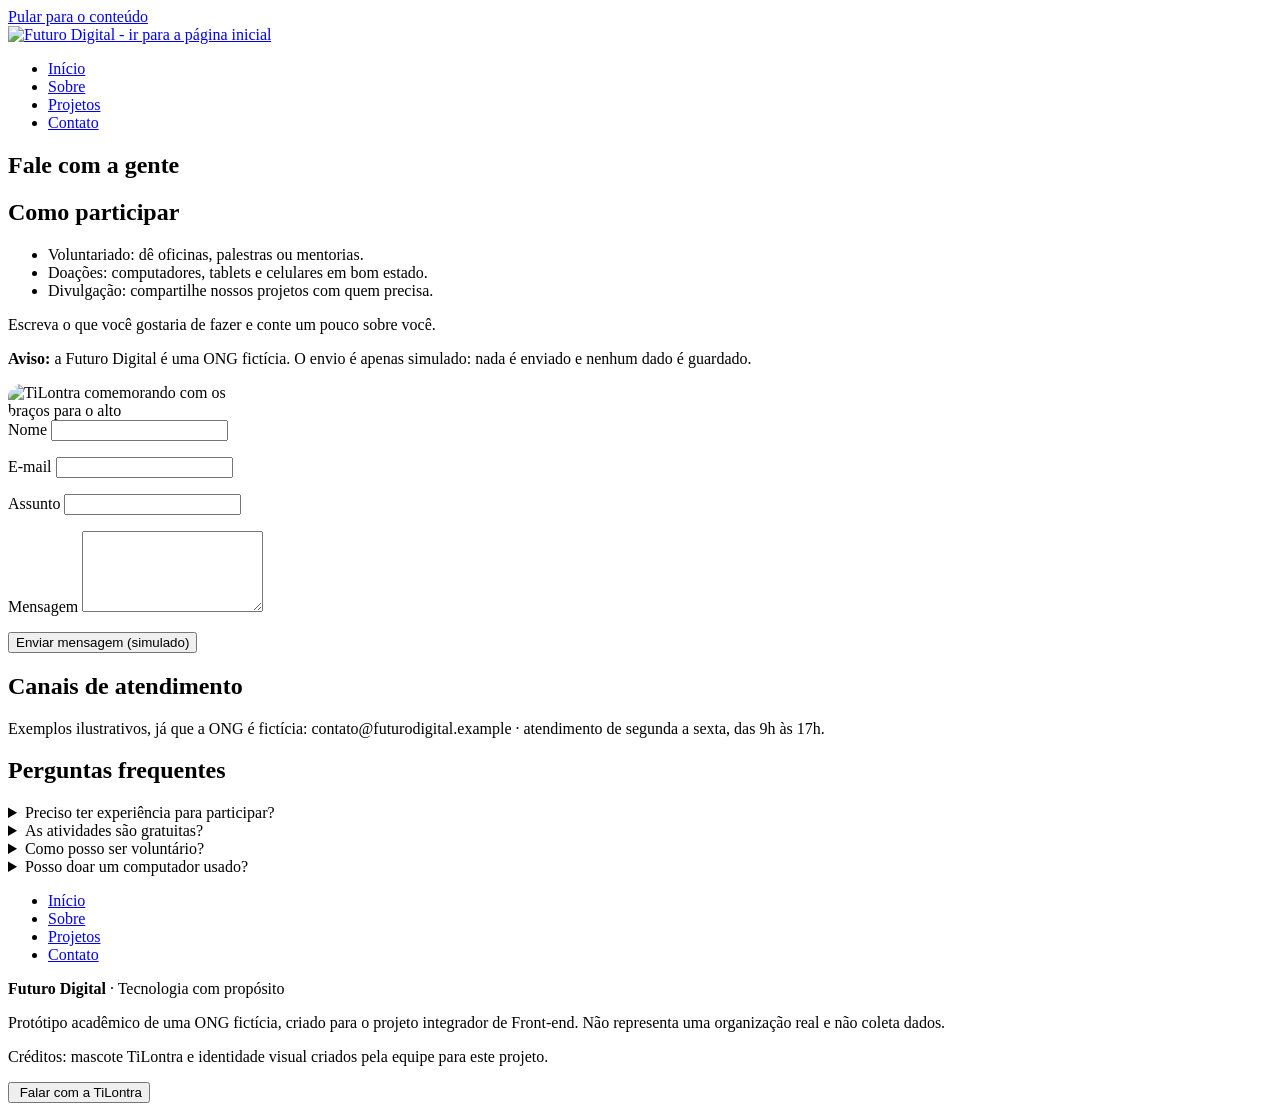
==== contato.html @ 34ec59ce "Add contato.html for contact page structure This file contains the HTML structure for the contact pa" ====
<!DOCTYPE html>
<html lang="pt-BR">
<head>
<meta charset="UTF-8">
<meta name="viewport" content="width=device-width, initial-scale=1">
<meta name="description" content="Fale com a Futuro Digital e saiba como ser voluntário.">
<title>Contato | Futuro Digital</title>
<link rel="stylesheet" href="css/estilos.css">
</head>
<body>
<a class="pular" href="#conteudo">Pular para o conteúdo</a>
<header>
<div class="container topo">
<a class="marca" href="index.html"><img src="img/logo.png" alt="Futuro Digital - ir para a página inicial" width="70" height="56"></a>
<nav aria-label="Menu principal"><ul><li><a href="index.html">Início</a></li><li><a href="sobre.html">Sobre</a></li><li><a href="projetos.html">Projetos</a></li><li><a href="contato.html" aria-current="page">Contato</a></li></ul></nav>
</div>
</header>
<main id="conteudo">
<section>
<div class="container">
<h1>Fale com a gente</h1>
<div class="contato">
<div>
<h2>Como participar</h2>
<ul>
<li>Voluntariado: dê oficinas, palestras ou mentorias.</li>
<li>Doações: computadores, tablets e celulares em bom estado.</li>
<li>Divulgação: compartilhe nossos projetos com quem precisa.</li>
</ul>
<p>Escreva o que você gostaria de fazer e conte um pouco sobre você.</p>
<p class="aviso"><strong>Aviso:</strong> a Futuro Digital é uma ONG fictícia. O envio é apenas simulado: nada é enviado e nenhum dado é guardado.</p>
<img src="img/pose-juntos.png" alt="TiLontra comemorando com os braços para o alto" width="286" height="300" style="max-width:220px;border-radius:14px">
</div>
<form id="formulario" novalidate>
<label for="nome">Nome</label>
<input type="text" id="nome" name="nome" required minlength="3" autocomplete="name">
<p class="erro" id="erro-nome"></p>
<label for="email">E-mail</label>
<input type="email" id="email" name="email" required autocomplete="email">
<p class="erro" id="erro-email"></p>
<label for="assunto">Assunto</label>
<input type="text" id="assunto" name="assunto" required>
<p class="erro" id="erro-assunto"></p>
<label for="mensagem">Mensagem</label>
<textarea id="mensagem" name="mensagem" rows="5" required minlength="10"></textarea>
<p class="erro" id="erro-mensagem"></p>
<button class="btn" type="submit">Enviar mensagem (simulado)</button>
<p id="resultado" class="resultado" role="status" aria-live="polite"></p>
</form>
</div>
</div>
</section>
<section class="faixa">
<div class="container">
<h2>Canais de atendimento</h2>
<p>Exemplos ilustrativos, já que a ONG é fictícia: contato@futurodigital.example · atendimento de segunda a sexta, das 9h às 17h.</p>
</div>
</section>
<section>
<div class="container">
<h2>Perguntas frequentes</h2>
<details><summary>Preciso ter experiência para participar?</summary><p>Não. Os projetos começam do zero e respeitam o ritmo de cada pessoa.</p></details>
<details><summary>As atividades são gratuitas?</summary><p>Sim. Todas as oficinas, palestras e mentorias são gratuitas.</p></details>
<details><summary>Como posso ser voluntário?</summary><p>Use o formulário acima, escolha um assunto como "Voluntariado" e conte em que área você pode ajudar.</p></details>
<details><summary>Posso doar um computador usado?</summary><p>Sim. Equipamentos em bom funcionamento ajudam muito o projeto Primeiros Cliques.</p></details>
</div>
</section>
</main>
<footer>
<div class="container">
<ul class="rodape-nav"><li><a href="index.html">Início</a></li><li><a href="sobre.html">Sobre</a></li><li><a href="projetos.html">Projetos</a></li><li><a href="contato.html">Contato</a></li></ul>
<p><strong>Futuro Digital</strong> · Tecnologia com propósito</p>
<p>Protótipo acadêmico de uma ONG fictícia, criado para o projeto integrador de Front-end. Não representa uma organização real e não coleta dados.</p>
<p>Créditos: mascote TiLontra e identidade visual criados pela equipe para este projeto.</p>
</div>
</footer>
<aside class="tilontra" aria-label="Mascote TiLontra">
<div class="balao" id="balao" hidden>
<img id="balao-pose" class="balao-pose" src="img/pose-juntos.png" alt="" width="80" height="84">
<div class="balao-texto">
<p><strong>TiLontra:</strong></p>
<p id="dica-texto" aria-live="polite">Lembrete: este formulário é só uma simulação. Nenhuma mensagem é enviada de verdade.</p>
<p class="balao-pergunta">Quer outra dica? Escolha um assunto:</p>
<div class="balao-opcoes">
<button type="button" id="tema-golpes">Golpes</button>
<button type="button" id="tema-senhas">Senhas</button>
<button type="button" id="tema-curriculo">Currículo</button>
</div>
</div>
</div>
<button class="btn-tilontra" id="btn-tilontra" type="button" aria-expanded="false" aria-controls="balao">
<img src="img/tilontra-rosto.png" alt="">
<span id="btn-texto">Falar com a TiLontra</span>
</button>
</aside>
<script src="js/script.js"></script>
</body>
</html>
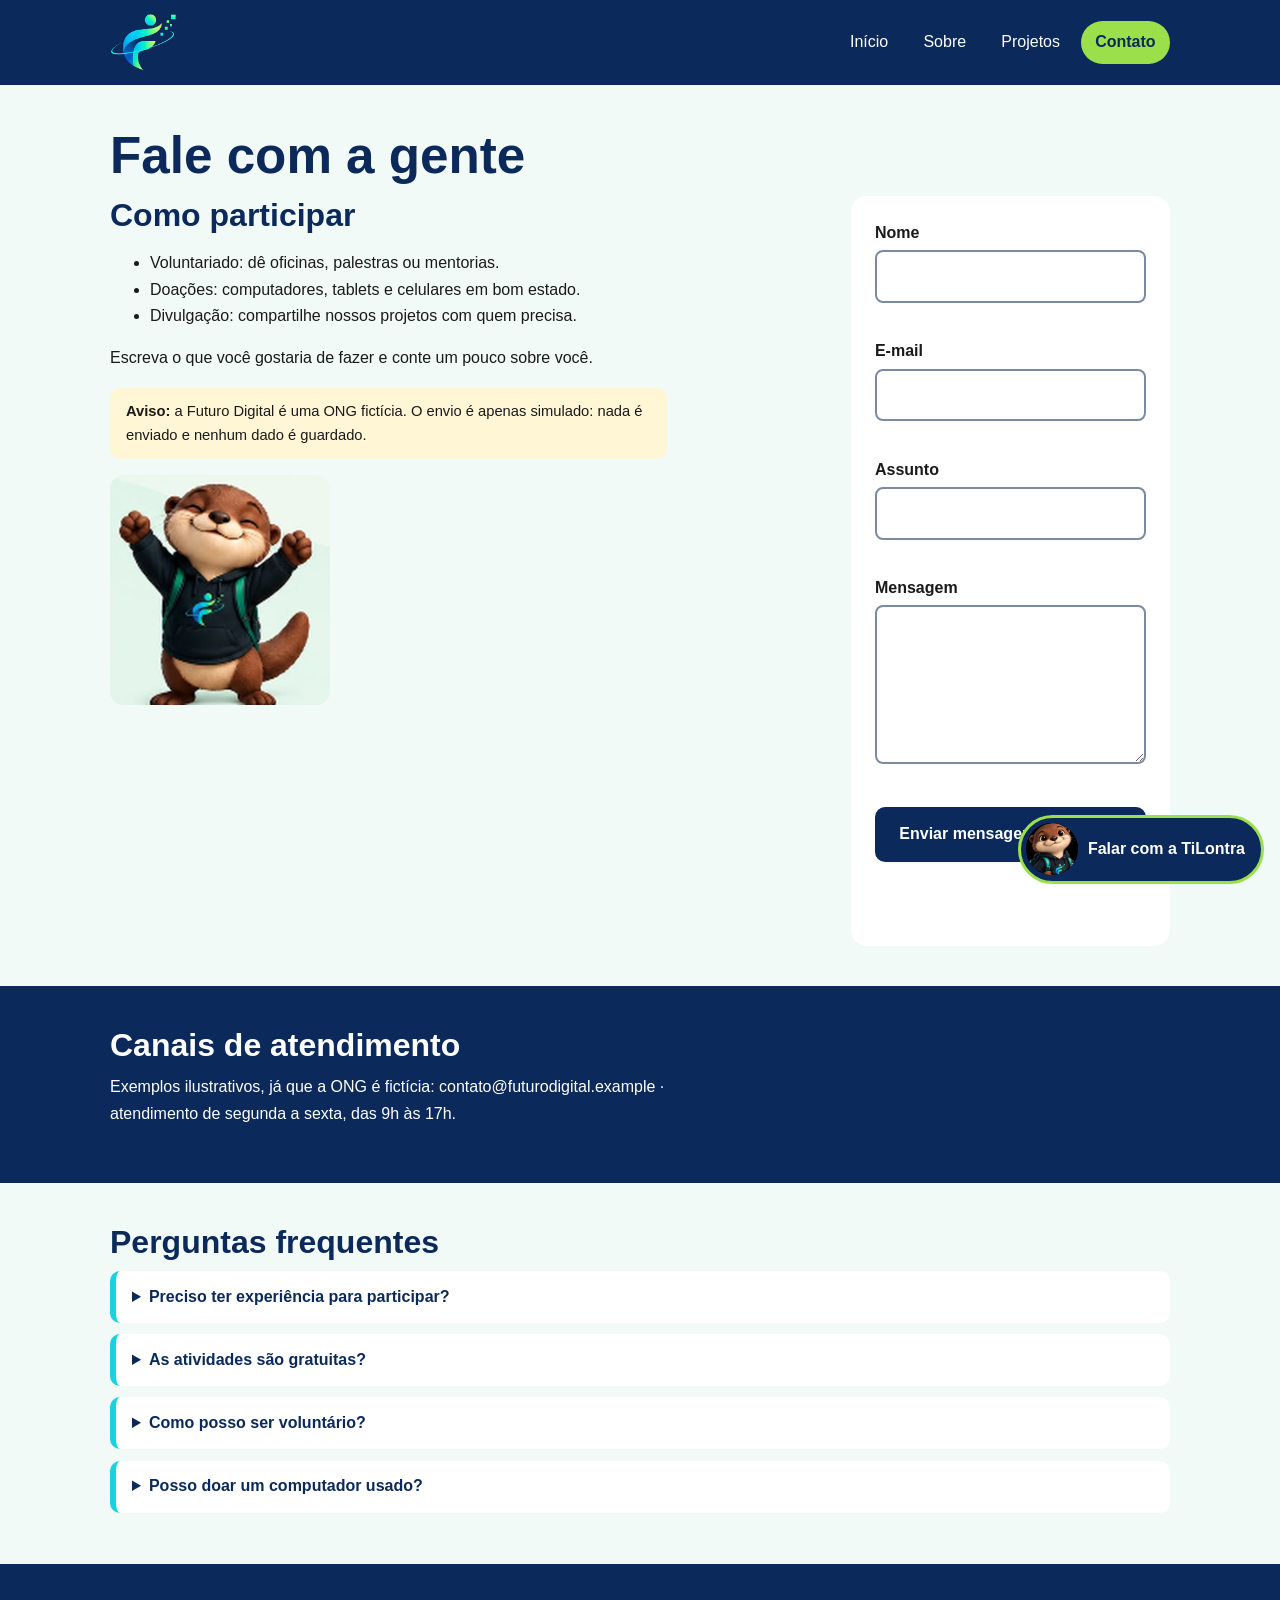
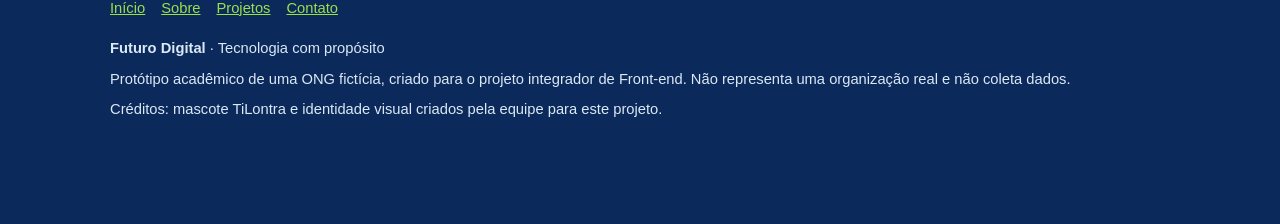
==== commit ef2b95e4: "Refactor contato.html for improved structure and clarity" ====
--- a/contato.html
+++ b/contato.html
@@ -1,98 +1,258 @@
 <!DOCTYPE html>
 <html lang="pt-BR">
-<head>
-<meta charset="UTF-8">
-<meta name="viewport" content="width=device-width, initial-scale=1">
-<meta name="description" content="Fale com a Futuro Digital e saiba como ser voluntário.">
-<title>Contato | Futuro Digital</title>
-<link rel="stylesheet" href="css/estilos.css">
-</head>
-<body>
-<a class="pular" href="#conteudo">Pular para o conteúdo</a>
-<header>
-<div class="container topo">
-<a class="marca" href="index.html"><img src="img/logo.png" alt="Futuro Digital - ir para a página inicial" width="70" height="56"></a>
-<nav aria-label="Menu principal"><ul><li><a href="index.html">Início</a></li><li><a href="sobre.html">Sobre</a></li><li><a href="projetos.html">Projetos</a></li><li><a href="contato.html" aria-current="page">Contato</a></li></ul></nav>
-</div>
-</header>
-<main id="conteudo">
-<section>
-<div class="container">
-<h1>Fale com a gente</h1>
-<div class="contato">
-<div>
-<h2>Como participar</h2>
-<ul>
-<li>Voluntariado: dê oficinas, palestras ou mentorias.</li>
-<li>Doações: computadores, tablets e celulares em bom estado.</li>
-<li>Divulgação: compartilhe nossos projetos com quem precisa.</li>
-</ul>
-<p>Escreva o que você gostaria de fazer e conte um pouco sobre você.</p>
-<p class="aviso"><strong>Aviso:</strong> a Futuro Digital é uma ONG fictícia. O envio é apenas simulado: nada é enviado e nenhum dado é guardado.</p>
-<img src="img/pose-juntos.png" alt="TiLontra comemorando com os braços para o alto" width="286" height="300" style="max-width:220px;border-radius:14px">
-</div>
-<form id="formulario" novalidate>
-<label for="nome">Nome</label>
-<input type="text" id="nome" name="nome" required minlength="3" autocomplete="name">
-<p class="erro" id="erro-nome"></p>
-<label for="email">E-mail</label>
-<input type="email" id="email" name="email" required autocomplete="email">
-<p class="erro" id="erro-email"></p>
-<label for="assunto">Assunto</label>
-<input type="text" id="assunto" name="assunto" required>
-<p class="erro" id="erro-assunto"></p>
-<label for="mensagem">Mensagem</label>
-<textarea id="mensagem" name="mensagem" rows="5" required minlength="10"></textarea>
-<p class="erro" id="erro-mensagem"></p>
-<button class="btn" type="submit">Enviar mensagem (simulado)</button>
-<p id="resultado" class="resultado" role="status" aria-live="polite"></p>
-</form>
-</div>
-</div>
-</section>
-<section class="faixa">
-<div class="container">
-<h2>Canais de atendimento</h2>
-<p>Exemplos ilustrativos, já que a ONG é fictícia: contato@futurodigital.example · atendimento de segunda a sexta, das 9h às 17h.</p>
-</div>
-</section>
-<section>
-<div class="container">
-<h2>Perguntas frequentes</h2>
-<details><summary>Preciso ter experiência para participar?</summary><p>Não. Os projetos começam do zero e respeitam o ritmo de cada pessoa.</p></details>
-<details><summary>As atividades são gratuitas?</summary><p>Sim. Todas as oficinas, palestras e mentorias são gratuitas.</p></details>
-<details><summary>Como posso ser voluntário?</summary><p>Use o formulário acima, escolha um assunto como "Voluntariado" e conte em que área você pode ajudar.</p></details>
-<details><summary>Posso doar um computador usado?</summary><p>Sim. Equipamentos em bom funcionamento ajudam muito o projeto Primeiros Cliques.</p></details>
-</div>
-</section>
-</main>
-<footer>
-<div class="container">
-<ul class="rodape-nav"><li><a href="index.html">Início</a></li><li><a href="sobre.html">Sobre</a></li><li><a href="projetos.html">Projetos</a></li><li><a href="contato.html">Contato</a></li></ul>
-<p><strong>Futuro Digital</strong> · Tecnologia com propósito</p>
-<p>Protótipo acadêmico de uma ONG fictícia, criado para o projeto integrador de Front-end. Não representa uma organização real e não coleta dados.</p>
-<p>Créditos: mascote TiLontra e identidade visual criados pela equipe para este projeto.</p>
-</div>
-</footer>
-<aside class="tilontra" aria-label="Mascote TiLontra">
-<div class="balao" id="balao" hidden>
-<img id="balao-pose" class="balao-pose" src="img/pose-juntos.png" alt="" width="80" height="84">
-<div class="balao-texto">
-<p><strong>TiLontra:</strong></p>
-<p id="dica-texto" aria-live="polite">Lembrete: este formulário é só uma simulação. Nenhuma mensagem é enviada de verdade.</p>
-<p class="balao-pergunta">Quer outra dica? Escolha um assunto:</p>
-<div class="balao-opcoes">
-<button type="button" id="tema-golpes">Golpes</button>
-<button type="button" id="tema-senhas">Senhas</button>
-<button type="button" id="tema-curriculo">Currículo</button>
-</div>
-</div>
-</div>
-<button class="btn-tilontra" id="btn-tilontra" type="button" aria-expanded="false" aria-controls="balao">
-<img src="img/tilontra-rosto.png" alt="">
-<span id="btn-texto">Falar com a TiLontra</span>
-</button>
-</aside>
-<script src="js/script.js"></script>
-</body>
+    <!-- Metadados da página, título e referência à folha de estilos. -->
+    <head>
+        <meta charset="UTF-8">
+        <meta name="viewport" content="width=device-width, initial-scale=1">
+        <meta name="description" content="Fale com a Futuro Digital e saiba como ser voluntário.">
+        <title>
+            Contato | Futuro Digital
+        </title>
+        <link rel="stylesheet" href="style.css">
+    </head>
+    <body>
+        <a class="pular" href="#conteudo">
+            Pular para o conteúdo
+        </a>
+        <!-- Cabeçalho compartilhado com identidade visual e menu de navegação acessível. -->
+        <header>
+            <div class="container topo">
+                <a class="marca" href="index.html">
+                    <img src="img/logo.png" alt="Futuro Digital - ir para a página inicial" width="70" height="56">
+                </a>
+                <!-- aria-label identifica o menu para tecnologias assistivas. -->
+                <nav aria-label="Menu principal">
+                    <ul>
+                        <li>
+                            <a href="index.html">
+                                Início
+                            </a>
+                        </li>
+                        <li>
+                            <a href="sobre.html">
+                                Sobre
+                            </a>
+                        </li>
+                        <li>
+                            <a href="projetos.html">
+                                Projetos
+                            </a>
+                        </li>
+                        <li>
+                            <a href="contato.html" aria-current="page">
+                                Contato
+                            </a>
+                        </li>
+                    </ul>
+                </nav>
+            </div>
+        </header>
+        <!-- Conteúdo principal identificado para o link de salto de acessibilidade. -->
+        <main id="conteudo">
+            <!-- Seção de conteúdo: mantém a organização semântica da página. -->
+            <section>
+                <div class="container">
+                    <h1>
+                        Fale com a gente
+                    </h1>
+                    <div class="contato">
+                        <div>
+                            <h2>
+                                Como participar
+                            </h2>
+                            <ul>
+                                <li>
+                                    Voluntariado: dê oficinas, palestras ou mentorias.
+                                </li>
+                                <li>
+                                    Doações: computadores, tablets e celulares em bom estado.
+                                </li>
+                                <li>
+                                    Divulgação: compartilhe nossos projetos com quem precisa.
+                                </li>
+                            </ul>
+                            <p>
+                                Escreva o que você gostaria de fazer e conte um pouco sobre você.
+                            </p>
+                            <p class="aviso">
+                                <strong>
+                                    Aviso:
+                                </strong>
+                                a Futuro Digital é uma ONG fictícia. O envio é apenas simulado: nada é enviado e nenhum dado é guardado.
+                            </p>
+                            <img src="img/pose-juntos.png" alt="TiLontra comemorando com os braços para o alto" width="286" height="300" style="max-width:220px;border-radius:14px">
+                        </div>
+                        <!-- Formulário demonstrativo: campos, mensagens de validação e retorno acessível. -->
+                        <form id="formulario" novalidate>
+                            <label for="nome">
+                                Nome
+                            </label>
+                            <input type="text" id="nome" name="nome" required minlength="3" autocomplete="name">
+                            <p class="erro" id="erro-nome">
+                            </p>
+                            <label for="email">
+                                E-mail
+                            </label>
+                            <input type="email" id="email" name="email" required autocomplete="email">
+                            <p class="erro" id="erro-email">
+                            </p>
+                            <label for="assunto">
+                                Assunto
+                            </label>
+                            <input type="text" id="assunto" name="assunto" required>
+                            <p class="erro" id="erro-assunto">
+                            </p>
+                            <label for="mensagem">
+                                Mensagem
+                            </label>
+                            <textarea id="mensagem" name="mensagem" rows="5" required minlength="10">
+                            </textarea>
+                            <p class="erro" id="erro-mensagem">
+                            </p>
+                            <button class="btn" type="submit">
+                                Enviar mensagem (simulado)
+                            </button>
+                            <!-- Região de status anuncia o resultado do formulário sem mudar o foco. -->
+                            <p id="resultado" class="resultado" role="status" aria-live="polite">
+                            </p>
+                        </form>
+                    </div>
+                </div>
+            </section>
+            <!-- Seção de conteúdo: mantém a organização semântica da página. -->
+            <section class="faixa">
+                <div class="container">
+                    <h2>
+                        Canais de atendimento
+                    </h2>
+                    <p>
+                        Exemplos ilustrativos, já que a ONG é fictícia: contato@futurodigital.example · atendimento de segunda a sexta, das 9h às 17h.
+                    </p>
+                </div>
+            </section>
+            <!-- Seção de conteúdo: mantém a organização semântica da página. -->
+            <section>
+                <div class="container">
+                    <h2>
+                        Perguntas frequentes
+                    </h2>
+                    <!-- Pergunta expansível nativa do HTML, sem necessidade de JavaScript. -->
+                    <details>
+                        <summary>
+                            Preciso ter experiência para participar?
+                        </summary>
+                        <p>
+                            Não. Os projetos começam do zero e respeitam o ritmo de cada pessoa.
+                        </p>
+                    </details>
+                    <!-- Pergunta expansível nativa do HTML, sem necessidade de JavaScript. -->
+                    <details>
+                        <summary>
+                            As atividades são gratuitas?
+                        </summary>
+                        <p>
+                            Sim. Todas as oficinas, palestras e mentorias são gratuitas.
+                        </p>
+                    </details>
+                    <!-- Pergunta expansível nativa do HTML, sem necessidade de JavaScript. -->
+                    <details>
+                        <summary>
+                            Como posso ser voluntário?
+                        </summary>
+                        <p>
+                            Use o formulário acima, escolha um assunto como "Voluntariado" e conte em que área você pode ajudar.
+                        </p>
+                    </details>
+                    <!-- Pergunta expansível nativa do HTML, sem necessidade de JavaScript. -->
+                    <details>
+                        <summary>
+                            Posso doar um computador usado?
+                        </summary>
+                        <p>
+                            Sim. Equipamentos em bom funcionamento ajudam muito o projeto Primeiros Cliques.
+                        </p>
+                    </details>
+                </div>
+            </section>
+        </main>
+        <!-- Rodapé institucional e links de navegação entre as páginas. -->
+        <footer>
+            <div class="container">
+                <ul class="rodape-nav">
+                    <li>
+                        <a href="index.html">
+                            Início
+                        </a>
+                    </li>
+                    <li>
+                        <a href="sobre.html">
+                            Sobre
+                        </a>
+                    </li>
+                    <li>
+                        <a href="projetos.html">
+                            Projetos
+                        </a>
+                    </li>
+                    <li>
+                        <a href="contato.html">
+                            Contato
+                        </a>
+                    </li>
+                </ul>
+                <p>
+                    <strong>
+                        Futuro Digital
+                    </strong>
+                    · Tecnologia com propósito
+                </p>
+                <p>
+                    Protótipo acadêmico de uma ONG fictícia, criado para o projeto integrador de Front-end. Não representa uma organização real e não coleta dados.
+                </p>
+                <p>
+                    Créditos: mascote TiLontra e identidade visual criados pela equipe para este projeto.
+                </p>
+            </div>
+        </footer>
+        <!-- Assistente TiLontra: balão de dicas e controles acionados pelo JavaScript. -->
+        <aside class="tilontra" aria-label="Mascote TiLontra">
+            <div class="balao" id="balao" hidden>
+                <img id="balao-pose" class="balao-pose" src="img/pose-juntos.png" alt="" width="80" height="84">
+                <div class="balao-texto">
+                    <p>
+                        <strong>
+                            TiLontra:
+                        </strong>
+                    </p>
+                    <p id="dica-texto" aria-live="polite">
+                        Lembrete: este formulário é só uma simulação. Nenhuma mensagem é enviada de verdade.
+                    </p>
+                    <p class="balao-pergunta">
+                        Quer outra dica? Escolha um assunto:
+                    </p>
+                    <div class="balao-opcoes">
+                        <button type="button" id="tema-golpes">
+                            Golpes
+                        </button>
+                        <button type="button" id="tema-senhas">
+                            Senhas
+                        </button>
+                        <button type="button" id="tema-curriculo">
+                            Currículo
+                        </button>
+                    </div>
+                </div>
+            </div>
+            <!-- aria-expanded e aria-controls informam o estado e o alvo do balão. -->
+            <button class="btn-tilontra" id="btn-tilontra" type="button" aria-expanded="false" aria-controls="balao">
+                <img src="img/tilontra-rosto.png" alt="">
+                <span id="btn-texto">
+                    Falar com a TiLontra
+                </span>
+            </button>
+        </aside>
+        <!-- Script externo responsável pelos comportamentos interativos. -->
+        <script src="script.js">
+        </script>
+    </body>
 </html>
--- a/style.css
+++ b/style.css
@@ -0,0 +1,138 @@
+/* Futuro Digital - folha de estilos compartilhada */
+:root{--navy:#0b2a5b;--teal:#0e7c86;--cyan:#17d3e0;--lime:#9be04a;--ink:#1a1a1a;--bg:#f1faf7;--card:#ffffff;--erro:#b3261e;--ok:#17653a}
+*,*::before,*::after{box-sizing:border-box}
+html{scroll-behavior:smooth}
+body{margin:0;font-family:"Trebuchet MS","Segoe UI",Verdana,sans-serif;line-height:1.65;color:var(--ink);background:var(--bg)}
+img{max-width:100%;height:auto;display:block}
+a{color:var(--teal)}
+a:focus-visible,button:focus-visible,input:focus-visible,textarea:focus-visible{outline:3px solid var(--navy);outline-offset:2px}
+h1,h2,h3{color:var(--navy);line-height:1.2;margin:0 0 .6rem}
+h1{font-size:clamp(2rem,6vw,3.2rem)}
+h2{font-size:clamp(1.5rem,4vw,2rem)}
+p{margin:0 0 1rem;max-width:68ch}
+.container{width:100%;max-width:1100px;margin:0 auto;padding:0 1.25rem}
+section{padding:2.5rem 0}
+
+/* Cabeçalho e menu (Flexbox) */
+header{background:var(--navy);color:#fff}
+.topo{display:flex;flex-wrap:wrap;align-items:center;justify-content:space-between;gap:.75rem;padding-top:.9rem;padding-bottom:.9rem}
+.marca{color:#fff;font-weight:700;font-size:1.25rem;text-decoration:none}
+nav ul{display:flex;flex-wrap:wrap;gap:.4rem;list-style:none;margin:0;padding:0}
+nav a{display:block;padding:.5rem .9rem;border-radius:999px;color:#fff;text-decoration:none}
+nav a:hover{background:var(--teal)}
+nav a[aria-current="page"]{background:var(--lime);color:var(--navy);font-weight:700}
+
+/* Destaque inicial */
+.hero{display:flex;flex-wrap:wrap;align-items:center;justify-content:space-between;gap:2rem}
+.hero-texto{flex:1 1 320px}
+.hero-img{flex:1 1 320px}
+.hero-img img{border-radius:20px;width:100%}
+.slogan{color:var(--teal);font-size:1.2rem;font-weight:700}
+.botoes{display:flex;flex-wrap:wrap;gap:.75rem;margin-top:1.2rem}
+.btn{display:inline-block;padding:.75rem 1.4rem;border:2px solid var(--navy);border-radius:10px;background:var(--navy);color:#fff;font:inherit;font-weight:700;text-decoration:none;cursor:pointer}
+.btn:hover{background:var(--teal);border-color:var(--teal)}
+.btn.claro{background:transparent;color:var(--navy)}
+.btn.claro:hover{background:var(--lime);border-color:var(--lime);color:var(--navy)}
+
+/* Cartões e grades */
+.grade{display:flex;flex-wrap:wrap;gap:1.25rem}
+.cartao{flex:1 1 260px;background:var(--card);border-radius:14px;padding:1.4rem;border-left:6px solid var(--cyan)}
+.cartao:nth-child(2n){border-left-color:var(--lime)}
+.cartao:nth-child(3n){border-left-color:var(--teal)}
+.faixa{background:var(--navy);color:#fff}
+.faixa h2,.faixa h3{color:#fff}
+.faixa a{color:var(--lime)}
+
+/* Página Projetos */
+.projeto{display:flex;flex-wrap:wrap;align-items:center;gap:1.5rem;background:var(--card);border-radius:16px;padding:1.4rem;margin-bottom:1.5rem}
+.projeto:nth-of-type(even){flex-direction:row-reverse}
+.projeto img{flex:0 1 220px;background:#e4f5ef;border-radius:14px;margin:0 auto}
+.projeto div{flex:1 1 280px}
+.contribua{background:#eefbd9;border-radius:10px;padding:.8rem 1rem;margin-bottom:0}
+
+/* Mascote na página Sobre */
+.mascote-sobre{display:flex;flex-wrap:wrap;align-items:center;gap:2rem}
+.mascote-sobre img{flex:0 1 280px;margin:0 auto;border-radius:20px}
+.mascote-sobre div{flex:1 1 300px}
+
+/* Formulário */
+.contato{display:flex;flex-wrap:wrap;gap:2rem;align-items:flex-start}
+.contato>div{flex:1 1 300px}
+form{background:var(--card);border-radius:16px;padding:1.5rem}
+label{display:block;font-weight:700;margin-bottom:.25rem}
+input,textarea{width:100%;padding:.7rem;border:2px solid #7a8aa0;border-radius:8px;font:inherit;margin-bottom:.3rem}
+.erro{color:var(--erro);min-height:1.3rem;font-size:.92rem;margin:0 0 .6rem}
+.resultado{margin-top:1rem;padding:.9rem 1rem;border-radius:10px;font-weight:700}
+.resultado.erro-geral{background:#fde7e5;color:var(--erro)}
+.resultado.sucesso{background:#dff5e6;color:var(--ok)}
+.aviso{font-size:.92rem;background:#fff6d6;border-radius:10px;padding:.7rem 1rem}
+
+/* TiLontra interativa (botão flutuante + balão) */
+.tilontra{position:fixed;right:1rem;bottom:1rem;z-index:10;display:flex;flex-direction:column;align-items:flex-end;gap:.6rem;max-width:calc(100vw - 2rem)}
+.balao{background:#fff;border:3px solid var(--cyan);border-radius:18px 18px 4px 18px;padding:1rem;width:min(320px,100%);box-shadow:0 4px 18px rgba(11,42,91,.25)}
+.balao[hidden]{display:none}
+.balao p{margin:0 0 .4rem;font-size:.95rem}
+.btn-tilontra{display:flex;align-items:center;gap:.6rem;background:var(--navy);color:#fff;border:3px solid var(--lime);border-radius:999px;padding:.35rem 1rem .35rem .35rem;font:inherit;font-weight:700;cursor:pointer}
+.btn-tilontra:hover{background:var(--teal)}
+.btn-tilontra img{width:52px;height:52px;border-radius:50%;object-fit:cover;object-position:top;background:#000}
+
+footer{background:var(--navy);color:#dbe8f5;padding:2rem 0 6rem;font-size:.92rem}
+footer p{max-width:none;margin-bottom:.4rem}
+
+@media (max-width:600px){
+  .topo{flex-direction:column;align-items:flex-start}
+  nav ul{flex-direction:column;width:100%}
+  nav a{background:rgba(255,255,255,.1)}
+  .btn{width:100%;text-align:center}
+  .projeto,.projeto:nth-of-type(even){flex-direction:column}
+  .btn-tilontra span{display:none}
+  .btn-tilontra{padding:.3rem}
+}
+@media (prefers-reduced-motion:reduce){html{scroll-behavior:auto}}
+
+/* ===== Ampliação do portal ===== */
+.pular{position:absolute;left:-999px;top:0;background:var(--lime);color:var(--navy);padding:.6rem 1rem;font-weight:700;z-index:20}
+.pular:focus{left:0}
+.passos{display:flex;flex-wrap:wrap;gap:1.25rem;list-style:none;margin:0;padding:0;counter-reset:passo}
+.passos li{flex:1 1 240px;background:var(--card);border-radius:14px;padding:1.4rem;counter-increment:passo}
+.passos li::before{content:counter(passo);display:flex;align-items:center;justify-content:center;width:2.4rem;height:2.4rem;border-radius:50%;background:var(--navy);color:#fff;font-weight:700;margin-bottom:.7rem}
+.passos h3{margin-bottom:.3rem}
+.passos p{margin:0}
+.chamada{background:var(--teal);color:#fff;border-radius:18px;padding:2rem;display:flex;flex-wrap:wrap;align-items:center;justify-content:space-between;gap:1.2rem}
+.chamada h2{color:#fff;margin:0}
+.chamada p{margin:.4rem 0 0}
+.chamada .btn{background:var(--lime);border-color:var(--lime);color:var(--navy)}
+.chamada .btn:hover{background:#fff;border-color:#fff}
+.lista-check{list-style:none;padding:0;margin:0 0 1rem}
+.lista-check li{padding-left:1.6rem;position:relative;margin-bottom:.4rem}
+.lista-check li::before{content:"";position:absolute;left:0;top:.55em;width:.8rem;height:.8rem;border-radius:50%;background:var(--lime);border:2px solid var(--teal)}
+.tabela-rolagem{overflow-x:auto}
+table{width:100%;border-collapse:collapse;background:var(--card);border-radius:12px;min-width:520px}
+th,td{text-align:left;padding:.8rem 1rem;border-bottom:1px solid #d3e4de;vertical-align:top}
+th{background:var(--navy);color:#fff}
+details{background:var(--card);border-radius:10px;padding:.8rem 1rem;margin-bottom:.7rem;border-left:6px solid var(--cyan)}
+summary{cursor:pointer;font-weight:700;color:var(--navy)}
+details p{margin:.6rem 0 0}
+.rodape-nav{display:flex;flex-wrap:wrap;gap:1rem;list-style:none;padding:0;margin:0 0 1rem}
+.rodape-nav a{color:var(--lime)}
+.sr{position:absolute;left:-999px}
+
+/* Logo no cabeçalho e mascote no destaque */
+.marca{display:flex;align-items:center}
+.marca img{height:56px;width:auto}
+.hero-img img{max-width:280px;margin:0 auto;width:100%}
+
+/* TiLontra assistente: balão com assuntos e mascote clicável */
+.balao{display:flex;align-items:flex-start;gap:.8rem;width:min(360px,100%)}
+.balao-pose{flex:0 0 72px;width:72px;height:auto;background:#e4f5ef;border-radius:12px}
+.balao-texto{flex:1 1 auto;min-width:0}
+.balao-pergunta{font-weight:700;color:var(--navy)}
+.balao-opcoes{display:flex;flex-wrap:wrap;gap:.4rem}
+.balao-opcoes button{padding:.4rem .9rem;border:2px solid var(--teal);border-radius:999px;background:#fff;color:var(--navy);font:inherit;font-weight:700;cursor:pointer}
+.balao-opcoes button:hover{background:var(--lime);border-color:var(--lime)}
+.hero-mascote{display:block;margin:0 auto;padding:0;border:0;background:none;cursor:pointer;border-radius:20px;max-width:280px;transition:transform .2s}
+.hero-mascote:hover{transform:rotate(-2deg) scale(1.03)}
+.legenda-hero{text-align:center;color:var(--teal);font-weight:700;margin:.6rem auto 0}
+@media (prefers-reduced-motion:reduce){.hero-mascote{transition:none}.hero-mascote:hover{transform:none}}
+@media (max-width:600px){.balao-pose{flex-basis:56px;width:56px}}
+
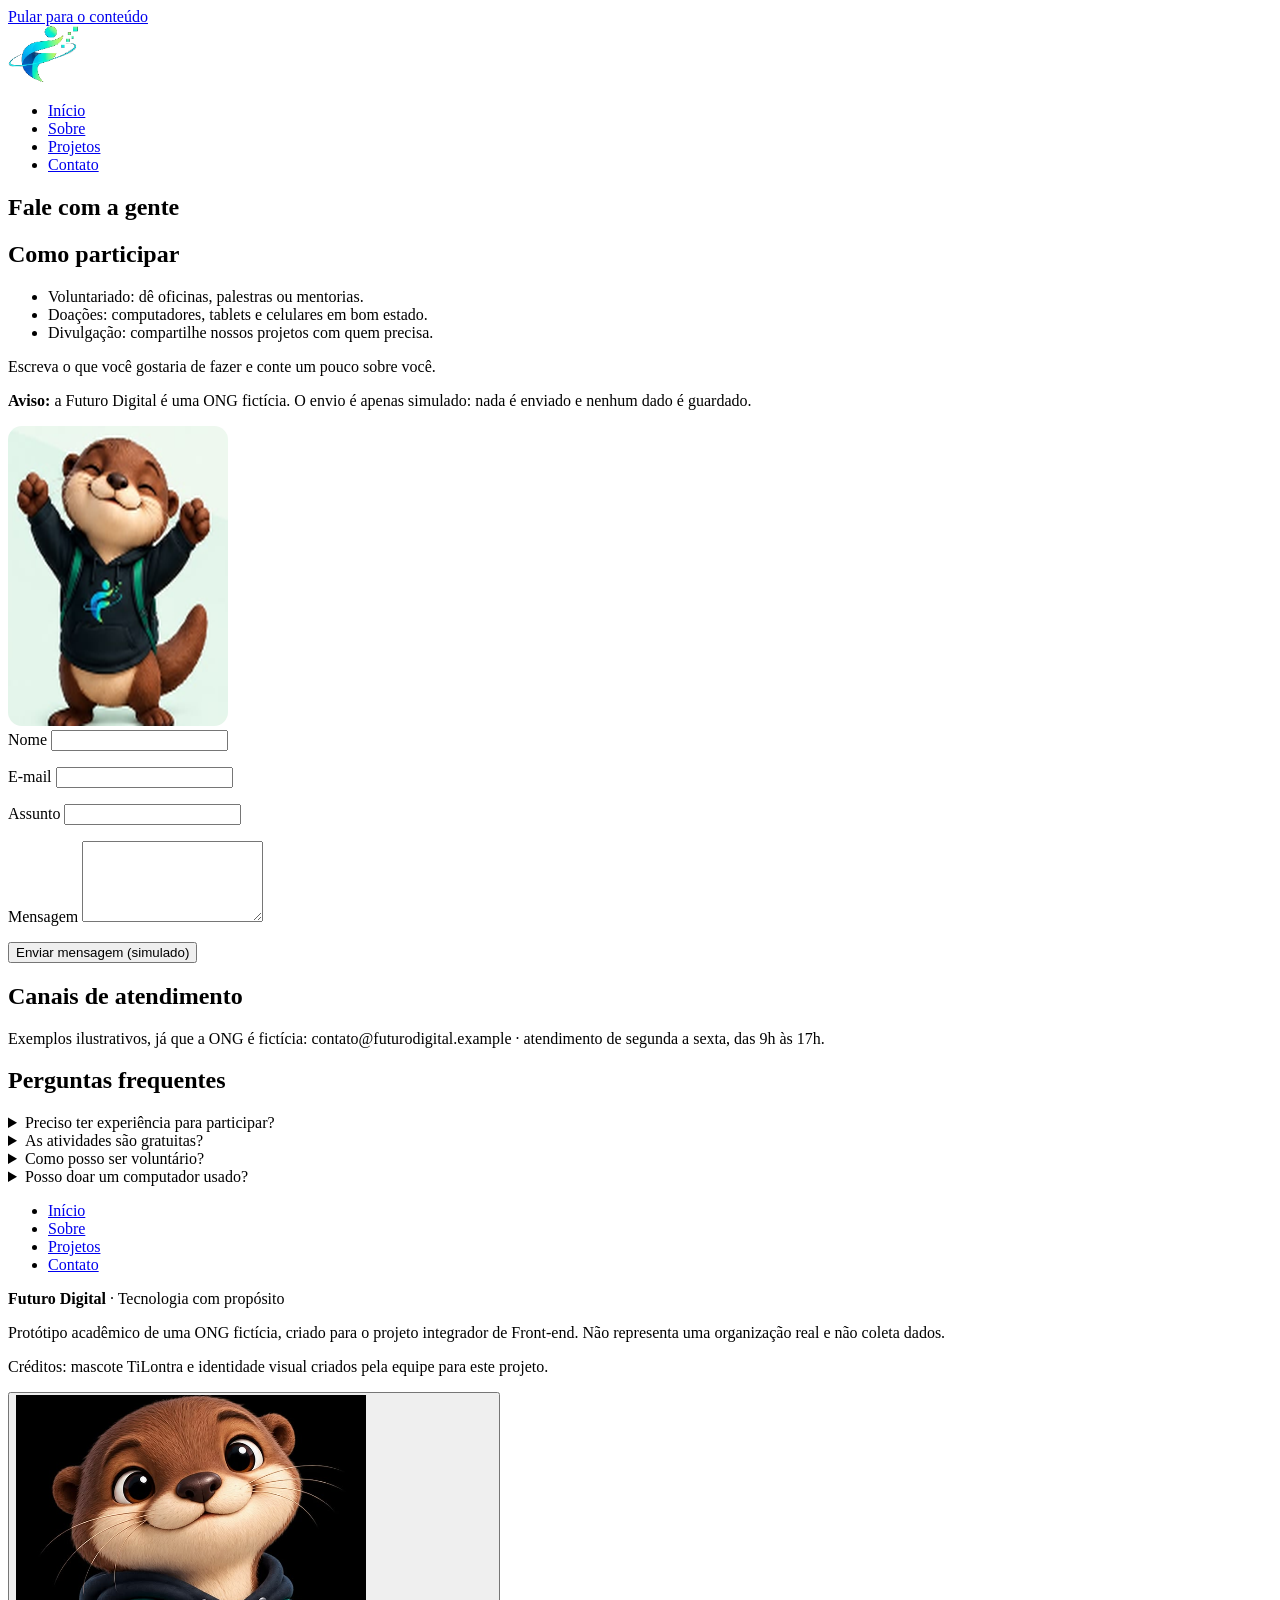
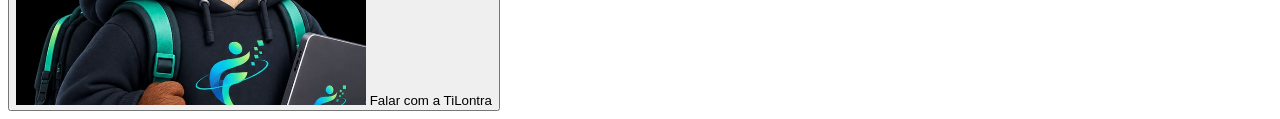
==== commit 64851cb2: "Update stylesheet and script paths in contato.html" ====
--- a/contato.html
+++ b/contato.html
@@ -8,7 +8,7 @@
         <title>
             Contato | Futuro Digital
         </title>
-        <link rel="stylesheet" href="style.css">
+        <link rel="stylesheet" href="css/style.css">
     </head>
     <body>
         <a class="pular" href="#conteudo">
@@ -252,7 +252,7 @@
             </button>
         </aside>
         <!-- Script externo responsável pelos comportamentos interativos. -->
-        <script src="script.js">
+        <script src="js/script.js">
         </script>
     </body>
 </html>
